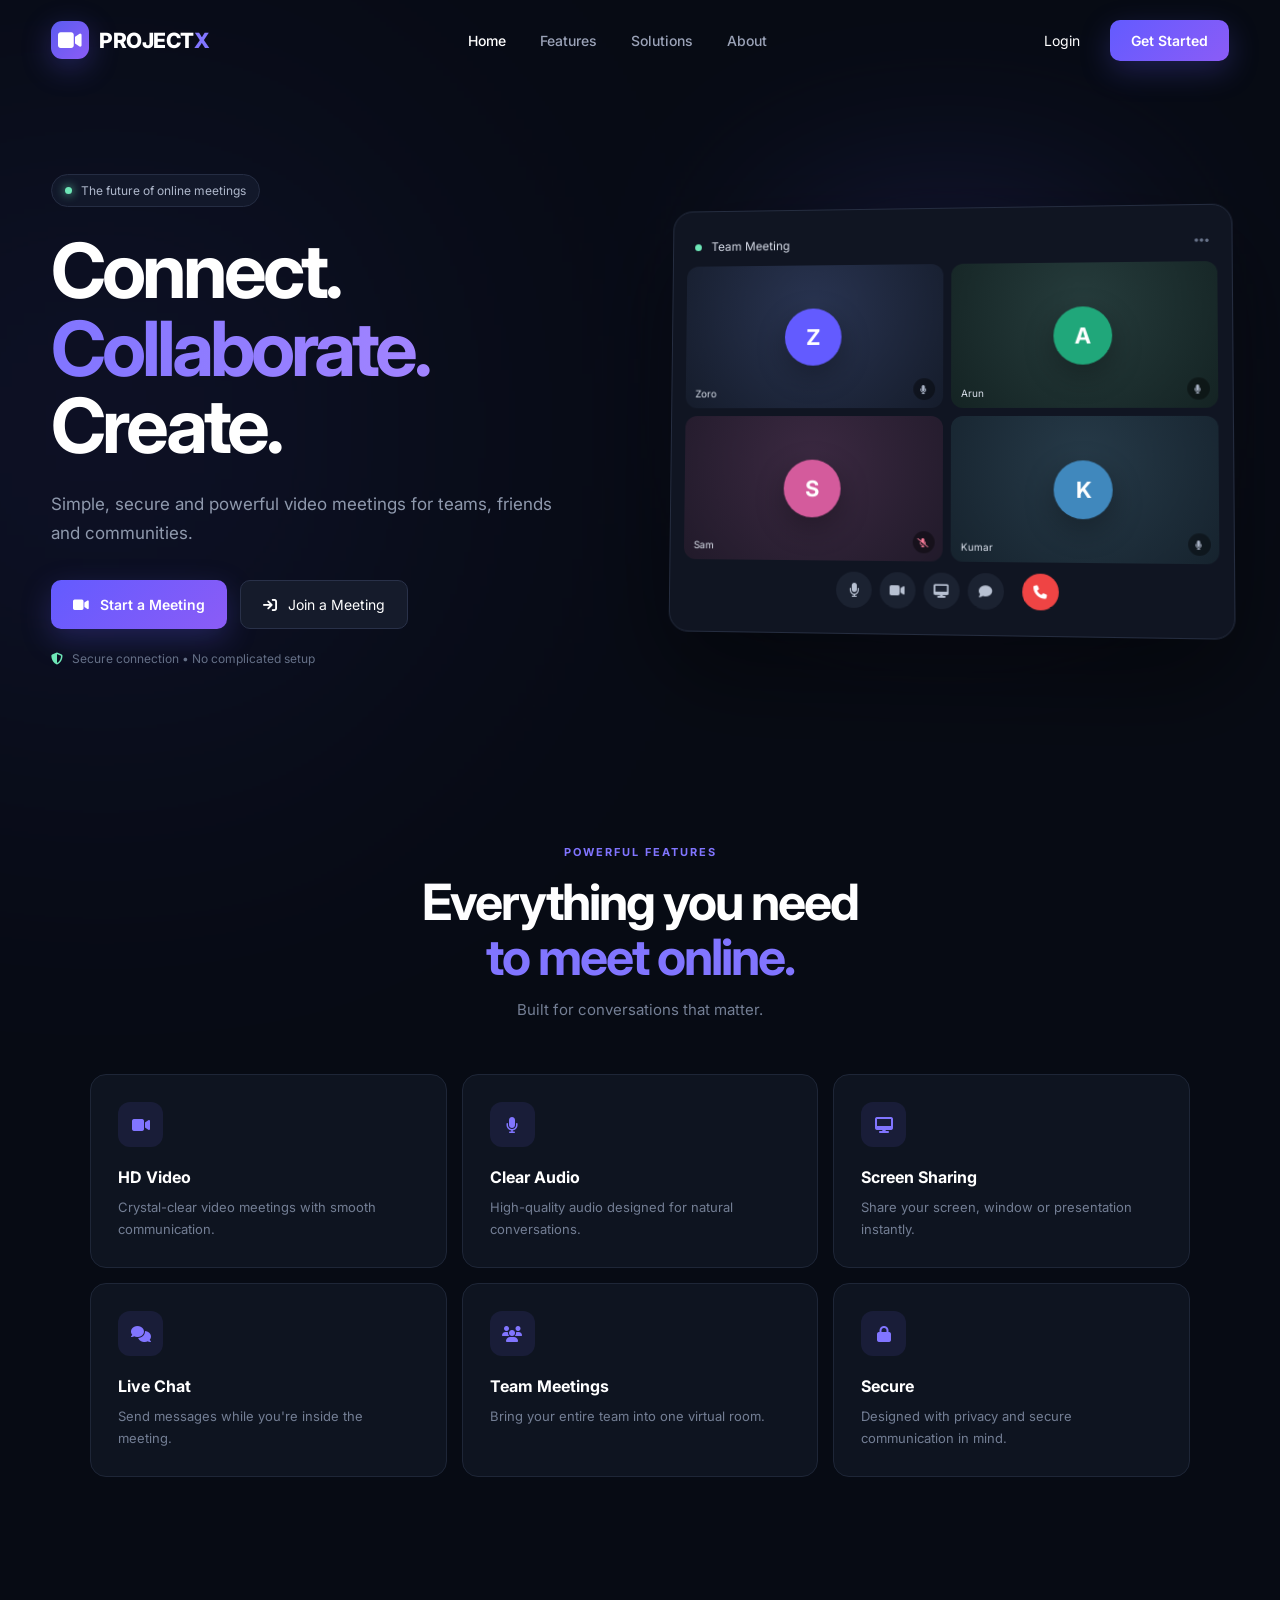
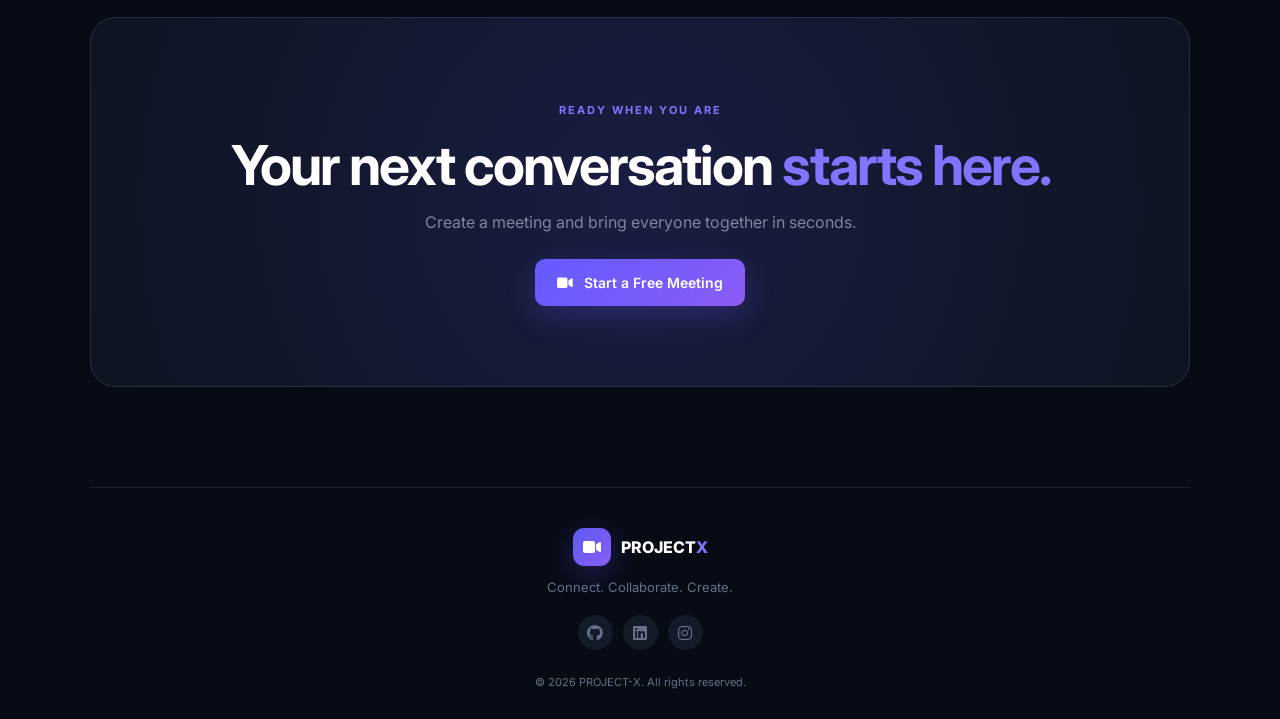
==== Null Meeting/frontend/index.html @ 7fe0f9a7 "Add files via upload" ====
<!DOCTYPE html>
<html lang="en">
<head>
    <meta charset="UTF-8">
    <meta name="viewport" content="width=device-width, initial-scale=1.0">

    <title>PROJECT-X | Connect. Collaborate. Create.</title>

    <!-- Google Font -->
    <link rel="preconnect" href="https://fonts.googleapis.com">
    <link rel="preconnect" href="https://fonts.gstatic.com" crossorigin>
    <link href="https://fonts.googleapis.com/css2?family=Inter:wght@400;500;600;700;800&display=swap" rel="stylesheet">

    <!-- Font Awesome -->
    <link rel="stylesheet"
          href="https://cdnjs.cloudflare.com/ajax/libs/font-awesome/6.5.2/css/all.min.css">

    <link rel="stylesheet" href="style.css">
</head>

<body>

    <!-- ================= NAVBAR ================= -->

    <header class="navbar">

        <div class="logo">
            <div class="logo-icon">
                <i class="fa-solid fa-video"></i>
            </div>

            <span>PROJECT<span class="logo-x">X</span></span>
        </div>


        <nav class="nav-links">
            <a href="#home" class="active">Home</a>
            <a href="#features">Features</a>
            <a href="#solutions">Solutions</a>
            <a href="#about">About</a>
        </nav>


        <div class="nav-buttons">
            <button class="login-btn" onclick="openLogin()">
                Login
            </button>

            <button class="primary-btn" onclick="openRegister()">
                Get Started
            </button>
        </div>


        <button class="menu-btn" onclick="toggleMenu()">
            <i class="fa-solid fa-bars"></i>
        </button>

    </header>


    <!-- ================= MOBILE MENU ================= -->

    <div class="mobile-menu" id="mobileMenu">

        <a href="#home">Home</a>
        <a href="#features">Features</a>
        <a href="#solutions">Solutions</a>
        <a href="#about">About</a>

        <button onclick="openLogin()">Login</button>
        <button onclick="openRegister()">Get Started</button>

    </div>


    <!-- ================= HERO ================= -->

    <main>

        <section class="hero" id="home">

            <div class="hero-content">

                <div class="badge">
                    <span class="live-dot"></span>
                    The future of online meetings
                </div>


                <h1>
                    Connect.
                    <span>Collaborate.</span>
                    Create.
                </h1>


                <p>
                    Simple, secure and powerful video meetings
                    for teams, friends and communities.
                </p>


                <div class="hero-buttons">

                    <button class="primary-btn big-btn"
                            onclick="openCreateMeeting()">

                        <i class="fa-solid fa-video"></i>
                        Start a Meeting

                    </button>


                    <button class="secondary-btn big-btn"
                            onclick="openJoinMeeting()">

                        <i class="fa-solid fa-arrow-right-to-bracket"></i>
                        Join a Meeting

                    </button>

                </div>


                <div class="hero-note">

                    <i class="fa-solid fa-shield-halved"></i>

                    Secure connection • No complicated setup

                </div>

            </div>


            <!-- MEETING PREVIEW -->

            <div class="meeting-preview">

                <div class="preview-glow"></div>


                <div class="meeting-window">

                    <div class="meeting-topbar">

                        <div class="meeting-title">
                            <span class="status"></span>
                            Team Meeting
                        </div>

                        <div class="meeting-actions">
                            <i class="fa-solid fa-ellipsis"></i>
                        </div>

                    </div>


                    <div class="video-grid">

                        <div class="video-card video-one">

                            <div class="person-avatar">
                                Z
                            </div>

                            <span class="person-name">
                                Zoro
                            </span>

                            <span class="mic-status">
                                <i class="fa-solid fa-microphone"></i>
                            </span>

                        </div>


                        <div class="video-card video-two">

                            <div class="person-avatar avatar-two">
                                A
                            </div>

                            <span class="person-name">
                                Arun
                            </span>

                            <span class="mic-status">
                                <i class="fa-solid fa-microphone"></i>
                            </span>

                        </div>


                        <div class="video-card video-three">

                            <div class="person-avatar avatar-three">
                                S
                            </div>

                            <span class="person-name">
                                Sam
                            </span>

                            <span class="mic-status muted">
                                <i class="fa-solid fa-microphone-slash"></i>
                            </span>

                        </div>


                        <div class="video-card video-four">

                            <div class="person-avatar avatar-four">
                                K
                            </div>

                            <span class="person-name">
                                Kumar
                            </span>

                            <span class="mic-status">
                                <i class="fa-solid fa-microphone"></i>
                            </span>

                        </div>

                    </div>


                    <div class="meeting-controls">

                        <button>
                            <i class="fa-solid fa-microphone"></i>
                        </button>

                        <button>
                            <i class="fa-solid fa-video"></i>
                        </button>

                        <button>
                            <i class="fa-solid fa-desktop"></i>
                        </button>

                        <button>
                            <i class="fa-solid fa-comment"></i>
                        </button>

                        <button class="leave-btn">
                            <i class="fa-solid fa-phone"></i>
                        </button>

                    </div>

                </div>

            </div>

        </section>


        <!-- ================= FEATURES ================= -->

        <section class="features" id="features">

            <div class="section-heading">

                <span class="section-label">
                    POWERFUL FEATURES
                </span>

                <h2>
                    Everything you need
                    <br>
                    <span>to meet online.</span>
                </h2>

                <p>
                    Built for conversations that matter.
                </p>

            </div>


            <div class="feature-grid">


                <div class="feature-card">

                    <div class="feature-icon">
                        <i class="fa-solid fa-video"></i>
                    </div>

                    <h3>HD Video</h3>

                    <p>
                        Crystal-clear video meetings
                        with smooth communication.
                    </p>

                </div>


                <div class="feature-card">

                    <div class="feature-icon">
                        <i class="fa-solid fa-microphone"></i>
                    </div>

                    <h3>Clear Audio</h3>

                    <p>
                        High-quality audio designed
                        for natural conversations.
                    </p>

                </div>


                <div class="feature-card">

                    <div class="feature-icon">
                        <i class="fa-solid fa-desktop"></i>
                    </div>

                    <h3>Screen Sharing</h3>

                    <p>
                        Share your screen, window or
                        presentation instantly.
                    </p>

                </div>


                <div class="feature-card">

                    <div class="feature-icon">
                        <i class="fa-solid fa-comments"></i>
                    </div>

                    <h3>Live Chat</h3>

                    <p>
                        Send messages while you're
                        inside the meeting.
                    </p>

                </div>


                <div class="feature-card">

                    <div class="feature-icon">
                        <i class="fa-solid fa-users"></i>
                    </div>

                    <h3>Team Meetings</h3>

                    <p>
                        Bring your entire team into
                        one virtual room.
                    </p>

                </div>


                <div class="feature-card">

                    <div class="feature-icon">
                        <i class="fa-solid fa-lock"></i>
                    </div>

                    <h3>Secure</h3>

                    <p>
                        Designed with privacy and
                        secure communication in mind.
                    </p>

                </div>

            </div>

        </section>


        <!-- ================= CTA ================= -->

        <section class="cta" id="solutions">

            <div class="cta-content">

                <span class="section-label">
                    READY WHEN YOU ARE
                </span>

                <h2>
                    Your next conversation
                    <span>starts here.</span>
                </h2>

                <p>
                    Create a meeting and bring everyone
                    together in seconds.
                </p>

                <button class="primary-btn big-btn"
                        onclick="openCreateMeeting()">

                    <i class="fa-solid fa-video"></i>
                    Start a Free Meeting

                </button>

            </div>

        </section>


        <!-- ================= FOOTER ================= -->

        <footer id="about">

            <div class="footer-logo">

                <div class="logo-icon">
                    <i class="fa-solid fa-video"></i>
                </div>

                <span>
                    PROJECT<span class="logo-x">X</span>
                </span>

            </div>


            <p>
                Connect. Collaborate. Create.
            </p>


            <div class="social-icons">

                <a href="#">
                    <i class="fa-brands fa-github"></i>
                </a>

                <a href="#">
                    <i class="fa-brands fa-linkedin"></i>
                </a>

                <a href="#">
                    <i class="fa-brands fa-instagram"></i>
                </a>

            </div>


            <div class="copyright">
                © 2026 PROJECT-X. All rights reserved.
            </div>

        </footer>

    </main>


    <!-- ================= MODAL ================= -->

    <div class="modal-overlay" id="modalOverlay">

        <div class="modal">

            <button class="close-modal" onclick="closeModal()">
                <i class="fa-solid fa-xmark"></i>
            </button>

            <div id="modalContent"></div>

        </div>

    </div>


    <script src="script.js"></script>

</body>
</html>
---- Null Meeting/frontend/style.css ----
/* =========================
   RESET
========================= */

* {
    margin: 0;
    padding: 0;
    box-sizing: border-box;
}

html {
    scroll-behavior: smooth;
}

body {
    font-family: "Inter", sans-serif;
    background: #070b14;
    color: #ffffff;
    overflow-x: hidden;
}

button {
    font-family: inherit;
    cursor: pointer;
    border: none;
}

a {
    text-decoration: none;
    color: inherit;
}


/* =========================
   NAVBAR
========================= */

.navbar {
    width: min(1300px, 92%);
    height: 80px;

    margin: auto;

    display: flex;
    align-items: center;
    justify-content: space-between;

    position: relative;
    z-index: 100;
}


/* LOGO */

.logo {
    display: flex;
    align-items: center;
    gap: 10px;

    font-size: 21px;
    font-weight: 800;
    letter-spacing: -0.5px;
}

.logo-icon {
    width: 38px;
    height: 38px;

    border-radius: 11px;

    display: flex;
    align-items: center;
    justify-content: center;

    background: linear-gradient(
        135deg,
        #5b5cf0,
        #8b5cf6
    );

    box-shadow:
        0 8px 30px rgba(99, 91, 255, 0.3);
}

.logo-x {
    color: #8175ff;
}


/* NAV LINKS */

.nav-links {
    display: flex;
    gap: 34px;
}

.nav-links a {
    color: #9ba3b8;
    font-size: 14px;
    font-weight: 500;

    transition: 0.3s;
}

.nav-links a:hover,
.nav-links a.active {
    color: #ffffff;
}


/* NAV BUTTONS */

.nav-buttons {
    display: flex;
    align-items: center;
    gap: 12px;
}

.login-btn {
    background: transparent;
    color: #ffffff;

    padding: 11px 18px;

    font-size: 14px;
}

.primary-btn {
    color: white;

    background: linear-gradient(
        135deg,
        #635bff,
        #8b5cf6
    );

    padding: 12px 21px;

    border-radius: 10px;

    font-size: 14px;
    font-weight: 600;

    box-shadow:
        0 10px 30px rgba(99, 91, 255, 0.25);

    transition: 0.3s;
}

.primary-btn:hover {
    transform: translateY(-2px);

    box-shadow:
        0 15px 35px rgba(99, 91, 255, 0.4);
}


/* MOBILE BUTTON */

.menu-btn {
    display: none;

    width: 42px;
    height: 42px;

    border-radius: 10px;

    background: #151a29;
    color: white;

    font-size: 18px;
}


/* =========================
   MOBILE MENU
========================= */

.mobile-menu {
    display: none;

    position: absolute;

    top: 75px;
    left: 4%;
    right: 4%;

    padding: 20px;

    background: #111624;

    border: 1px solid #252c40;

    border-radius: 15px;

    z-index: 200;
}

.mobile-menu a {
    display: block;

    padding: 13px;

    color: #b7bfd2;
}

.mobile-menu button {
    width: 100%;

    padding: 13px;

    margin-top: 8px;

    border-radius: 9px;

    background: #635bff;
    color: white;
}


/* =========================
   HERO
========================= */

.hero {
    width: min(1300px, 92%);

    min-height: 680px;

    margin: auto;

    display: grid;

    grid-template-columns:
        1fr 1fr;

    align-items: center;

    gap: 50px;

    position: relative;
}


/* Background glow */

.hero::before {
    content: "";

    position: absolute;

    width: 500px;
    height: 500px;

    background: #635bff;

    filter: blur(180px);

    opacity: 0.12;

    left: -200px;
    top: 100px;

    pointer-events: none;
}


/* HERO CONTENT */

.hero-content {
    position: relative;
    z-index: 2;
}

.badge {
    display: inline-flex;

    align-items: center;
    gap: 9px;

    padding: 8px 13px;

    border-radius: 50px;

    background: #12182a;

    border: 1px solid #252d43;

    color: #aeb7cb;

    font-size: 12px;

    margin-bottom: 25px;
}

.live-dot {
    width: 7px;
    height: 7px;

    background: #6ee7b7;

    border-radius: 50%;

    box-shadow:
        0 0 10px #6ee7b7;
}


.hero h1 {
    max-width: 650px;

    font-size: clamp(
        48px,
        6vw,
        76px
    );

    line-height: 1.02;

    letter-spacing: -4px;

    margin-bottom: 25px;
}

.hero h1 span {
    display: block;

    background: linear-gradient(
        90deg,
        #8175ff,
        #b28cff
    );

    -webkit-background-clip: text;
    background-clip: text;

    color: transparent;
}


.hero-content > p {
    max-width: 530px;

    color: #8f99ad;

    font-size: 17px;

    line-height: 1.7;

    margin-bottom: 32px;
}


/* HERO BUTTONS */

.hero-buttons {
    display: flex;
    gap: 13px;

    flex-wrap: wrap;
}

.big-btn {
    padding: 15px 22px;

    font-size: 14px;
}

.big-btn i {
    margin-right: 7px;
}

.secondary-btn {
    padding: 15px 22px;

    border-radius: 10px;

    background: #151b2b;

    border: 1px solid #293149;

    color: white;

    font-size: 14px;

    transition: 0.3s;
}

.secondary-btn:hover {
    background: #1b2235;
    border-color: #444e6b;
}


.hero-note {
    margin-top: 22px;

    color: #657087;

    font-size: 12px;
}

.hero-note i {
    margin-right: 6px;

    color: #6ee7b7;
}


/* =========================
   MEETING PREVIEW
========================= */

.meeting-preview {
    position: relative;

    display: flex;
    justify-content: center;
}

.preview-glow {
    position: absolute;

    width: 330px;
    height: 330px;

    background: #635bff;

    filter: blur(100px);

    opacity: 0.18;
}


.meeting-window {
    width: 100%;
    max-width: 570px;

    background: #101522;

    border: 1px solid #252d40;

    border-radius: 20px;

    padding: 14px;

    position: relative;
    z-index: 2;

    box-shadow:
        0 40px 100px rgba(0, 0, 0, 0.5);

    transform: perspective(1000px)
               rotateY(-4deg)
               rotateX(2deg);

    transition: 0.5s;
}

.meeting-window:hover {
    transform:
        perspective(1000px)
        rotateY(0)
        rotateX(0)
        translateY(-5px);
}


/* TOP BAR */

.meeting-topbar {
    height: 42px;

    display: flex;

    align-items: center;
    justify-content: space-between;

    padding: 0 8px;
}

.meeting-title {
    font-size: 12px;

    color: #d9deea;
}

.status {
    display: inline-block;

    width: 7px;
    height: 7px;

    background: #6ee7b7;

    border-radius: 50%;

    margin-right: 7px;
}

.meeting-actions {
    color: #68738a;
}


/* VIDEO GRID */

.video-grid {
    display: grid;

    grid-template-columns: 1fr 1fr;

    gap: 8px;
}


.video-card {
    height: 145px;

    border-radius: 12px;

    position: relative;

    overflow: hidden;

    display: flex;

    align-items: center;
    justify-content: center;

    background:
        radial-gradient(
            circle at 50% 30%,
            #293451,
            #151c2b
        );
}


/* Different backgrounds */

.video-two {
    background:
        radial-gradient(
            circle at 50% 30%,
            #263c3c,
            #142323
        );
}

.video-three {
    background:
        radial-gradient(
            circle at 50% 30%,
            #3b2941,
            #211a2a
        );
}

.video-four {
    background:
        radial-gradient(
            circle at 50% 30%,
            #263a48,
            #16232e
        );
}


/* AVATAR */

.person-avatar {
    width: 58px;
    height: 58px;

    border-radius: 50%;

    display: flex;
    align-items: center;
    justify-content: center;

    background: #635bff;

    font-size: 22px;
    font-weight: 700;

    box-shadow:
        0 10px 30px rgba(0,0,0,0.3);
}

.avatar-two {
    background: #20a77a;
}

.avatar-three {
    background: #d45b9c;
}

.avatar-four {
    background: #4088bd;
}


.person-name {
    position: absolute;

    left: 10px;
    bottom: 9px;

    font-size: 10px;

    color: #dce2ed;
}

.mic-status {
    position: absolute;

    right: 8px;
    bottom: 8px;

    width: 22px;
    height: 22px;

    display: flex;
    align-items: center;
    justify-content: center;

    border-radius: 50%;

    background: rgba(0,0,0,0.4);

    color: #aab4c7;

    font-size: 9px;
}

.mic-status.muted {
    color: #ff7f9d;
}


/* CONTROLS */

.meeting-controls {
    height: 58px;

    display: flex;

    align-items: center;
    justify-content: center;

    gap: 8px;
}

.meeting-controls button {
    width: 36px;
    height: 36px;

    border-radius: 50%;

    background: #1b2231;

    color: #b8c1d2;

    transition: 0.3s;
}

.meeting-controls button:hover {
    background: #293349;
}

.meeting-controls .leave-btn {
    background: #ef4444;

    color: white;

    margin-left: 10px;
}


/* =========================
   FEATURES
========================= */

.features {
    width: min(1100px, 92%);

    margin: 80px auto 140px;
}

.section-heading {
    text-align: center;

    margin-bottom: 55px;
}

.section-label {
    color: #8175ff;

    font-size: 11px;

    font-weight: 700;

    letter-spacing: 2px;
}

.section-heading h2 {
    font-size: clamp(
        35px,
        5vw,
        50px
    );

    letter-spacing: -2px;

    line-height: 1.1;

    margin: 15px 0;
}

.section-heading h2 span,
.cta h2 span {
    color: #8175ff;
}

.section-heading p {
    color: #747f95;

    font-size: 15px;
}


/* FEATURE GRID */

.feature-grid {
    display: grid;

    grid-template-columns:
        repeat(3, 1fr);

    gap: 15px;
}

.feature-card {
    padding: 27px;

    background: #0e1420;

    border: 1px solid #1e2637;

    border-radius: 16px;

    transition: 0.3s;
}

.feature-card:hover {
    transform: translateY(-5px);

    border-color: #45417c;

    background: #111827;
}

.feature-icon {
    width: 45px;
    height: 45px;

    border-radius: 12px;

    display: flex;
    align-items: center;
    justify-content: center;

    background: #191d38;

    color: #8175ff;

    margin-bottom: 20px;
}

.feature-card h3 {
    font-size: 16px;

    margin-bottom: 9px;
}

.feature-card p {
    color: #737e94;

    font-size: 13px;

    line-height: 1.7;
}


/* =========================
   CTA
========================= */

.cta {
    width: min(1100px, 92%);

    margin: auto auto 100px;

    padding: 80px 30px;

    text-align: center;

    border-radius: 25px;

    background:
        radial-gradient(
            circle at center,
            #191d42,
            #0e1420
        );

    border: 1px solid #272e43;
}

.cta h2 {
    font-size: clamp(
        34px,
        5vw,
        55px
    );

    letter-spacing: -2px;

    margin: 14px 0;
}

.cta p {
    color: #7d879c;

    margin-bottom: 27px;
}


/* =========================
   FOOTER
========================= */

footer {
    width: min(1100px, 92%);

    margin: auto;

    padding: 40px 0 30px;

    border-top: 1px solid #1b2332;

    text-align: center;

    color: #667187;
}

.footer-logo {
    display: flex;

    align-items: center;
    justify-content: center;

    gap: 10px;

    color: white;

    font-weight: 800;
}

footer > p {
    margin: 13px 0 20px;

    font-size: 13px;
}

.social-icons {
    display: flex;

    justify-content: center;

    gap: 10px;

    margin-bottom: 25px;
}

.social-icons a {
    width: 35px;
    height: 35px;

    border-radius: 50%;

    display: flex;
    align-items: center;
    justify-content: center;

    background: #131a28;

    transition: 0.3s;
}

.social-icons a:hover {
    color: #8175ff;

    transform: translateY(-3px);
}

.copyright {
    font-size: 11px;
}


/* =========================
   MODAL
========================= */

.modal-overlay {
    position: fixed;

    inset: 0;

    background: rgba(0,0,0,0.75);

    backdrop-filter: blur(8px);

    display: none;

    align-items: center;
    justify-content: center;

    z-index: 1000;

    padding: 20px;
}

.modal-overlay.show {
    display: flex;
}

.modal {
    width: 100%;
    max-width: 430px;

    background: #111725;

    border: 1px solid #293148;

    border-radius: 20px;

    padding: 30px;

    position: relative;

    animation: modalIn 0.25s ease;
}

@keyframes modalIn {
    from {
        opacity: 0;
        transform: scale(0.94);
    }

    to {
        opacity: 1;
        transform: scale(1);
    }
}

.close-modal {
    position: absolute;

    right: 17px;
    top: 17px;

    width: 32px;
    height: 32px;

    border-radius: 50%;

    background: #1b2334;

    color: #9ba5b9;
}


/* MODAL FORM */

.modal h2 {
    font-size: 25px;

    margin-bottom: 8px;
}

.modal-subtitle {
    color: #737e94;

    font-size: 13px;

    margin-bottom: 25px;
}

.form-group {
    margin-bottom: 15px;
}

.form-group label {
    display: block;

    font-size: 12px;

    color: #aab3c5;

    margin-bottom: 7px;
}

.form-group input {
    width: 100%;

    padding: 13px;

    border-radius: 9px;

    border: 1px solid #293247;

    background: #0b101c;

    color: white;

    outline: none;
}

.form-group input:focus {
    border-color: #635bff;
}

.modal-submit {
    width: 100%;

    padding: 13px;

    margin-top: 7px;

    border-radius: 9px;

    background: #635bff;

    color: white;

    font-weight: 600;
}

.meeting-code {
    font-size: 28px;

    letter-spacing: 5px;

    text-align: center;

    padding: 20px;

    margin: 20px 0;

    border-radius: 12px;

    background: #0a0f1a;

    color: #a79fff;
}


/* =========================
   RESPONSIVE
========================= */

@media (max-width: 900px) {

    .nav-links,
    .nav-buttons {
        display: none;
    }

    .menu-btn {
        display: block;
    }

    .hero {
        grid-template-columns: 1fr;

        padding-top: 50px;

        text-align: center;
    }

    .hero-content > p {
        margin-left: auto;
        margin-right: auto;
    }

    .hero-buttons {
        justify-content: center;
    }

    .hero-note {
        text-align: center;
    }

    .meeting-preview {
        margin-top: 30px;
    }

    .feature-grid {
        grid-template-columns:
            repeat(2, 1fr);
    }

}


@media (max-width: 600px) {

    .hero h1 {
        letter-spacing: -2px;
    }

    .meeting-window {
        transform: none;
    }

    .video-card {
        height: 110px;
    }

    .feature-grid {
        grid-template-columns: 1fr;
    }

    .cta {
        padding: 60px 20px;
    }

}
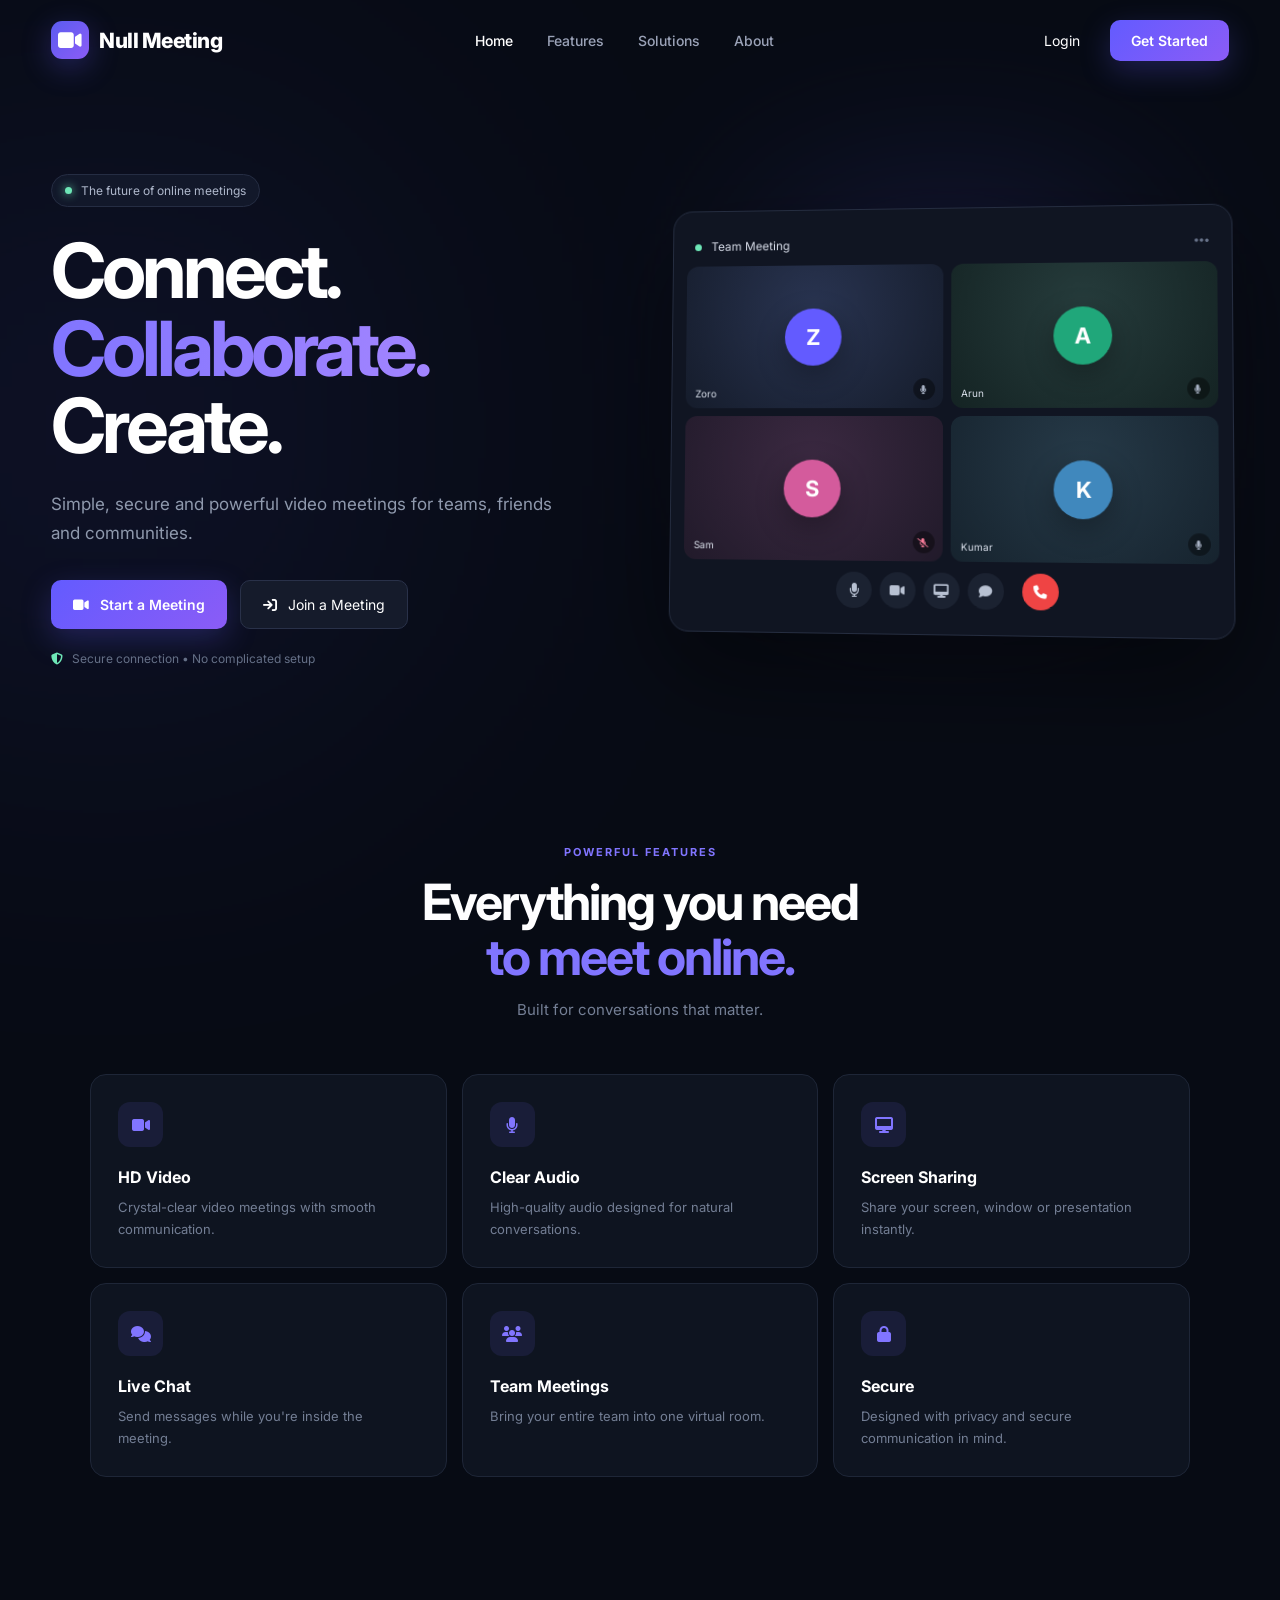
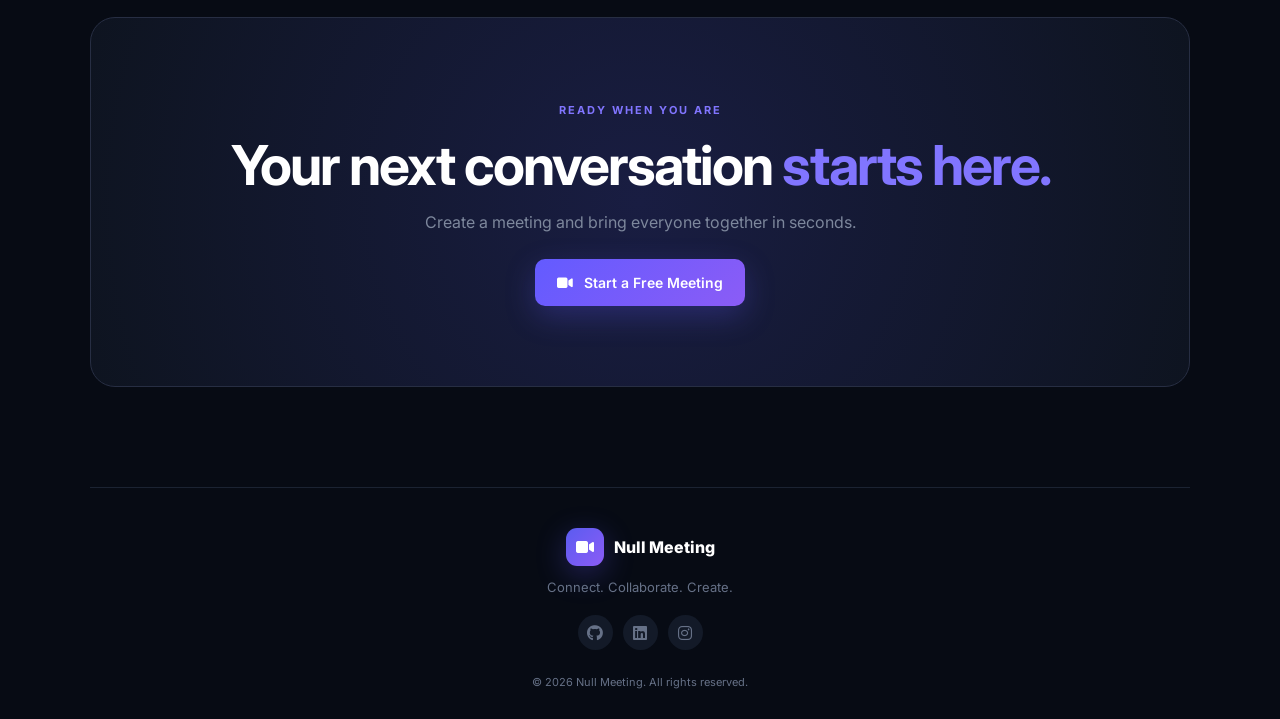
==== commit 617b2099: "Update index.html" ====
--- a/Null Meeting/frontend/index.html
+++ b/Null Meeting/frontend/index.html
@@ -4,7 +4,7 @@
     <meta charset="UTF-8">
     <meta name="viewport" content="width=device-width, initial-scale=1.0">
 
-    <title>PROJECT-X | Connect. Collaborate. Create.</title>
+    <title>Null Meeting | Connect. Collaborate. Create.</title>
 
     <!-- Google Font -->
     <link rel="preconnect" href="https://fonts.googleapis.com">
@@ -29,7 +29,7 @@
                 <i class="fa-solid fa-video"></i>
             </div>
 
-            <span>PROJECT<span class="logo-x">X</span></span>
+            <span>Null Meeting</span>
         </div>
 
 
@@ -430,7 +430,7 @@
                 </div>
 
                 <span>
-                    PROJECT<span class="logo-x">X</span>
+                    Null Meeting
                 </span>
 
             </div>
@@ -459,7 +459,7 @@
 
 
             <div class="copyright">
-                © 2026 PROJECT-X. All rights reserved.
+                © 2026 Null Meeting. All rights reserved.
             </div>
 
         </footer>
@@ -484,7 +484,681 @@
     </div>
 
 
-    <script src="script.js"></script>
+    <script>
+const API_URL = "https://null-meeting.onrender.com";
+
+/* =====================================================
+   MOBILE MENU
+===================================================== */
+
+function toggleMenu() {
+
+    const menu =
+        document.getElementById(
+            "mobileMenu"
+        );
+
+    if (!menu) {
+        return;
+    }
+
+    menu.classList.toggle("show");
+
+}
+
+
+/* =====================================================
+   MODAL
+===================================================== */
+
+const modalOverlay =
+    document.getElementById(
+        "modalOverlay"
+    );
+
+const modalContent =
+    document.getElementById(
+        "modalContent"
+    );
+
+
+function openModal(content) {
+
+    if (!modalOverlay ||
+        !modalContent) {
+
+        return;
+
+    }
+
+    modalContent.innerHTML =
+        content;
+
+    modalOverlay.classList.add(
+        "show"
+    );
+
+}
+
+
+function closeModal() {
+
+    if (!modalOverlay) {
+        return;
+    }
+
+    modalOverlay.classList.remove(
+        "show"
+    );
+
+}
+
+
+if (modalOverlay) {
+
+    modalOverlay.addEventListener(
+        "click",
+        function(event) {
+
+            if (
+                event.target ===
+                modalOverlay
+            ) {
+
+                closeModal();
+
+            }
+
+        }
+    );
+
+}
+
+
+/* =====================================================
+   LOGIN MODAL
+===================================================== */
+
+function openLogin() {
+
+    openModal(`
+
+        <h2>Welcome back 👋</h2>
+
+        <p class="modal-subtitle">
+            Login to your PROJECT-X account.
+        </p>
+
+        <div class="form-group">
+
+            <label>Email</label>
+
+            <input
+                type="email"
+                id="loginEmail"
+                placeholder="Enter your email"
+            >
+
+        </div>
+
+        <div class="form-group">
+
+            <label>Password</label>
+
+            <input
+                type="password"
+                id="loginPassword"
+                placeholder="Enter your password"
+            >
+
+        </div>
+
+        <button
+            class="modal-submit"
+            onclick="loginUser()"
+        >
+
+            Login
+
+        </button>
+
+    `);
+
+}
+
+
+/* =====================================================
+   REGISTER MODAL
+===================================================== */
+
+function openRegister() {
+
+    openModal(`
+
+        <h2>Create your account 🚀</h2>
+
+        <p class="modal-subtitle">
+            Join PROJECT-X today.
+        </p>
+
+        <div class="form-group">
+
+            <label>Full Name</label>
+
+            <input
+                type="text"
+                id="registerName"
+                placeholder="Your name"
+            >
+
+        </div>
+
+        <div class="form-group">
+
+            <label>Email</label>
+
+            <input
+                type="email"
+                id="registerEmail"
+                placeholder="you@example.com"
+            >
+
+        </div>
+
+        <div class="form-group">
+
+            <label>Password</label>
+
+            <input
+                type="password"
+                id="registerPassword"
+                placeholder="Create password"
+            >
+
+        </div>
+
+        <button
+            class="modal-submit"
+            onclick="registerUser()"
+        >
+
+            Create Account
+
+        </button>
+
+    `);
+
+}
+
+
+/* =====================================================
+   CREATE MEETING FROM HOME
+===================================================== */
+
+function openCreateMeeting() {
+
+    const token =
+        localStorage.getItem(
+            "access_token"
+        );
+
+
+    if (!token) {
+
+        openLogin();
+
+        return;
+
+    }
+
+
+    window.location.href =
+        "dashboard.html";
+
+}
+
+
+/* =====================================================
+   JOIN MEETING FROM HOME
+===================================================== */
+
+function openJoinMeeting() {
+
+    const token =
+        localStorage.getItem(
+            "access_token"
+        );
+
+
+    if (!token) {
+
+        openLogin();
+
+        return;
+
+    }
+
+
+    window.location.href =
+        "dashboard.html";
+
+}
+
+
+/* =====================================================
+   REGISTER
+===================================================== */
+
+async function registerUser() {
+
+    const name =
+        document.getElementById(
+            "registerName"
+        ).value.trim();
+
+
+    const email =
+        document.getElementById(
+            "registerEmail"
+        ).value.trim();
+
+
+    const password =
+        document.getElementById(
+            "registerPassword"
+        ).value;
+
+
+    if (
+        !name ||
+        !email ||
+        !password
+    ) {
+
+        alert(
+            "Please fill all fields."
+        );
+
+        return;
+
+    }
+
+
+    try {
+
+        const response =
+            await fetch(
+                `${API_URL}/register`,
+                {
+
+                    method: "POST",
+
+                    headers: {
+
+                        "Content-Type":
+                            "application/json"
+
+                    },
+
+                    body:
+                        JSON.stringify({
+
+                            name: name,
+
+                            email: email,
+
+                            password: password
+
+                        })
+
+                }
+            );
+
+
+        const data =
+            await response.json();
+
+
+        if (!response.ok) {
+
+            alert(
+                data.detail ||
+                "Registration failed."
+            );
+
+            return;
+
+        }
+
+
+        alert(
+            "Account created successfully! 🎉"
+        );
+
+
+        closeModal();
+
+
+        // Automatically open login
+
+        openLogin();
+
+    }
+
+    catch (error) {
+
+        console.error(error);
+
+        alert(
+            "Cannot connect to FastAPI."
+        );
+
+    }
+
+}
+
+
+/* =====================================================
+   LOGIN
+===================================================== */
+
+async function loginUser() {
+
+    const email =
+        document.getElementById(
+            "loginEmail"
+        ).value.trim();
+
+
+    const password =
+        document.getElementById(
+            "loginPassword"
+        ).value;
+
+
+    if (
+        !email ||
+        !password
+    ) {
+
+        alert(
+            "Please fill all fields."
+        );
+
+        return;
+
+    }
+
+
+    try {
+
+        const response =
+            await fetch(
+                `${API_URL}/login`,
+                {
+
+                    method: "POST",
+
+                    headers: {
+
+                        "Content-Type":
+                            "application/json"
+
+                    },
+
+                    body:
+                        JSON.stringify({
+
+                            email: email,
+
+                            password: password
+
+                        })
+
+                }
+            );
+
+
+        const data =
+            await response.json();
+
+
+        if (!response.ok) {
+
+            alert(
+                data.detail ||
+                "Login failed."
+            );
+
+            return;
+
+        }
+
+
+        localStorage.setItem(
+            "access_token",
+            data.access_token
+        );
+
+
+        localStorage.setItem(
+            "user",
+            JSON.stringify(
+                data.user
+            )
+        );
+
+
+        // Remove old meeting ID
+        // when starting a new login session
+
+        localStorage.removeItem(
+            "current_meeting_id"
+        );
+
+
+        window.location.href =
+            "dashboard.html";
+
+    }
+
+    catch (error) {
+
+        console.error(error);
+
+        alert(
+            "Cannot connect to FastAPI."
+        );
+
+    }
+
+}
+
+/* =========================================================
+   HOST / ADMIN SYSTEM
+========================================================= */
+
+let isHost = false;
+
+
+/* =========================================================
+   CHECK HOST ROLE
+========================================================= */
+
+async function checkHostRole() {
+
+    try {
+
+        const response =
+            await fetch(
+                `${API_URL}/meetings/${encodeURIComponent(meetingId)}/role`,
+                {
+
+                    method: "GET",
+
+                    headers: {
+
+                        "Authorization":
+                            `Bearer ${token}`
+
+                    }
+
+                }
+            );
+
+
+        if (!response.ok) {
+
+            console.error(
+                "Could not get meeting role."
+            );
+
+            return;
+
+        }
+
+
+        const data =
+            await response.json();
+
+
+        console.log(
+            "Meeting role:",
+            data
+        );
+
+
+        isHost =
+            data.is_host === true;
+
+
+        if (isHost) {
+
+            console.log(
+                "👑 Current user is HOST"
+            );
+
+
+            const adminButton =
+                document.getElementById(
+                    "adminBtn"
+                );
+
+
+            if (adminButton) {
+
+                adminButton.style.display =
+                    "block";
+
+            }
+
+
+            showToast(
+                "👑 You are the meeting host"
+            );
+
+        }
+        else {
+
+            console.log(
+                "👤 Current user is PARTICIPANT"
+            );
+
+        }
+
+    }
+    catch (error) {
+
+        console.error(
+            "Host role error:",
+            error
+        );
+
+    }
+
+}
+
+
+/* =========================================================
+   TOGGLE ADMIN PANEL
+========================================================= */
+
+function toggleAdminPanel() {
+
+    if (!isHost) {
+
+        showToast(
+            "Only the host can access these controls."
+        );
+
+        return;
+
+    }
+
+
+    const panel =
+        document.getElementById(
+            "adminPanel"
+        );
+
+
+    if (!panel) {
+
+        return;
+
+    }
+
+
+    panel.classList.toggle(
+        "open"
+    );
+
+}
+
+
+/* =========================================================
+   CLOSE ADMIN PANEL WHEN CLICKING OUTSIDE
+========================================================= */
+
+document.addEventListener(
+    "click",
+    function(event) {
+
+        const panel =
+            document.getElementById(
+                "adminPanel"
+            );
+
+        const button =
+            document.getElementById(
+                "adminBtn"
+            );
+
+
+        if (!panel || !button) {
+
+            return;
+
+        }
+
+
+        if (
+            panel.classList.contains("open") &&
+            !panel.contains(event.target) &&
+            !button.contains(event.target)
+        ) {
+
+            panel.classList.remove(
+                "open"
+            );
+
+        }
+
+    }
+);
+
+
+</script>
 
 </body>
-</html>+</html>
